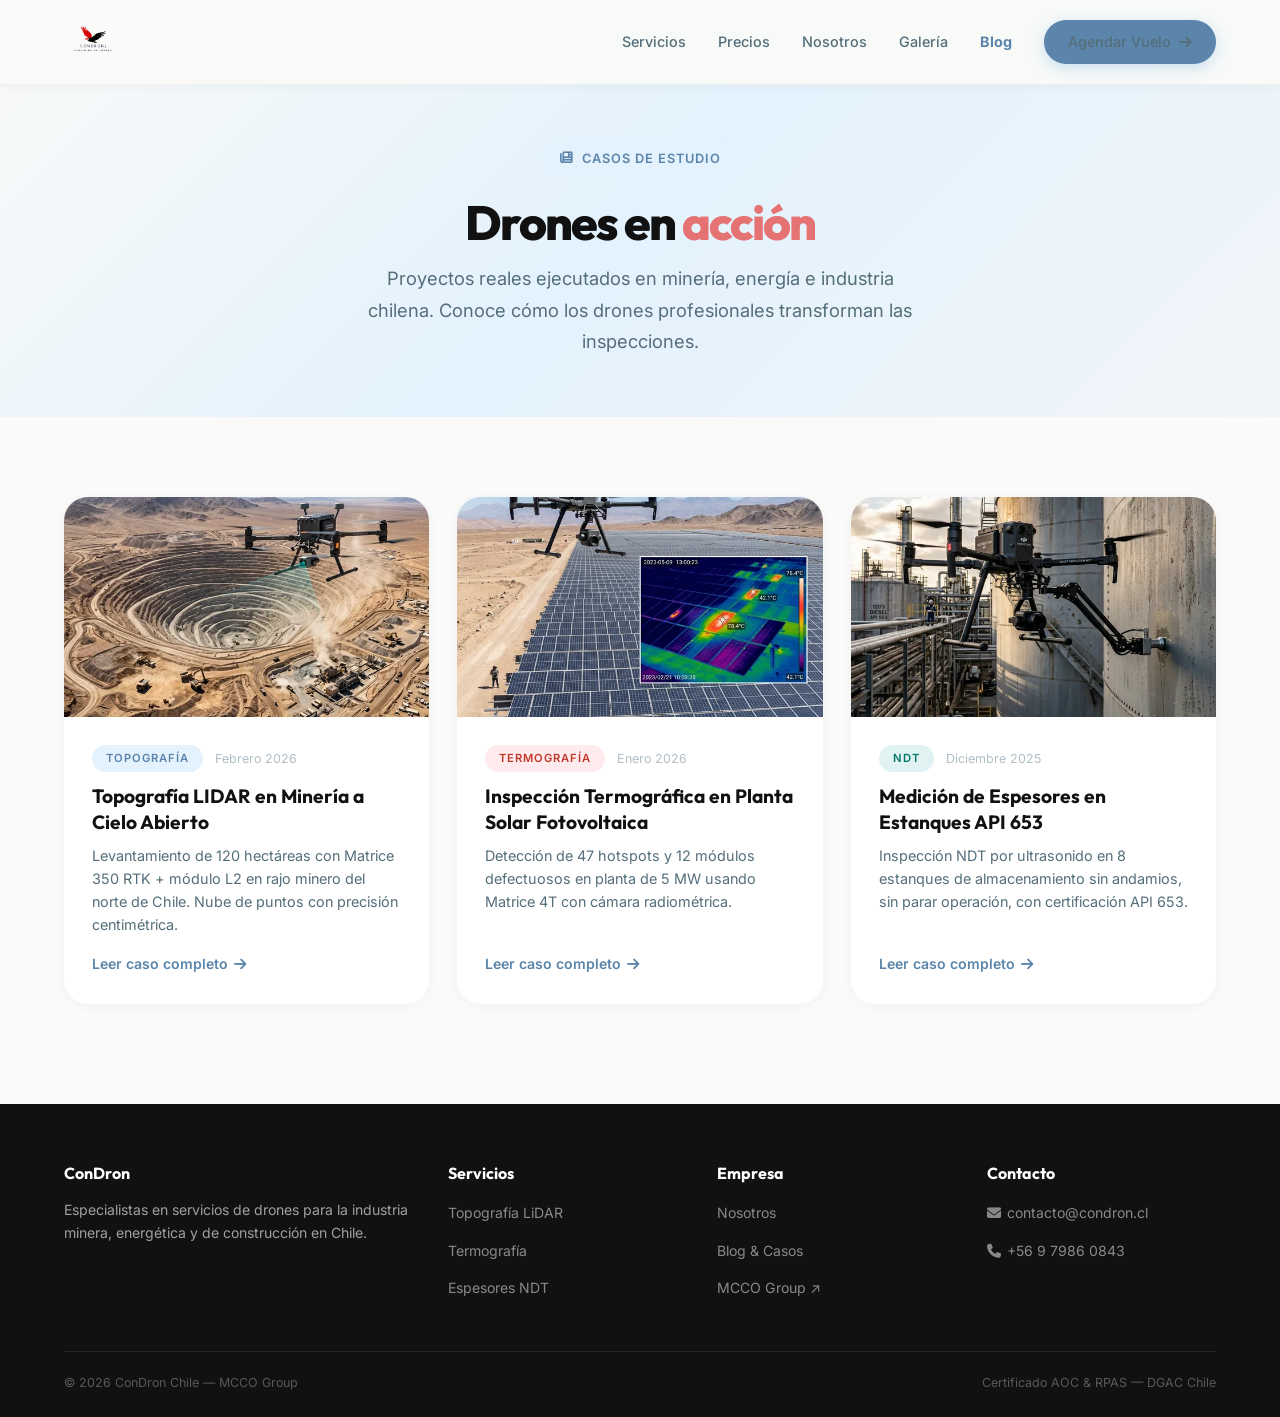
==== blog/index.html @ 0a4b129d "feat(growth): Phase 4 - blog cases, GA4, email routing, updated sitemap" ====
<!DOCTYPE html>
<html lang="es-CL">

<head>
    <meta charset="UTF-8">
    <meta name="viewport" content="width=device-width, initial-scale=1.0">

    <link rel="preconnect" href="https://fonts.googleapis.com" crossorigin>
    <link rel="preconnect" href="https://fonts.gstatic.com" crossorigin>

    <title>Blog & Casos de Estudio | ConDron — Servicios de Drones Chile</title>
    <meta name="description"
        content="Casos de estudio reales de inspección con drones: topografía LIDAR en minería, termografía en paneles solares, medición de espesores NDT en estanques.">
    <meta name="robots" content="index, follow">

    <meta property="og:type" content="website">
    <meta property="og:url" content="https://condron.cl/blog/">
    <meta property="og:title" content="Blog & Casos de Estudio | ConDron">
    <meta property="og:description" content="Descubre cómo los drones transforman la industria chilena.">
    <meta property="og:image" content="https://condron.cl/assets/og-image.webp">

    <link rel="icon" type="image/png" sizes="32x32" href="../logo.png">
    <link rel="canonical" href="https://condron.cl/blog/">

    <link
        href="https://fonts.googleapis.com/css2?family=Inter:wght@300;400;500;600;700;800;900&family=Outfit:wght@300;400;500;600;700;800&display=swap"
        rel="stylesheet">
    <link rel="stylesheet" href="https://cdnjs.cloudflare.com/ajax/libs/font-awesome/6.5.1/css/all.min.css">
    <link rel="stylesheet" href="blog.css">
</head>

<body>

    <!-- ═══ NAVBAR ═══ -->
    <nav class="navbar">
        <div class="container">
            <a href="/" class="nav-brand"><img src="../logo.png" alt="ConDron" class="logo-img"></a>
            <ul class="nav-links" id="navLinks">
                <li><a href="/#servicios">Servicios</a></li>
                <li><a href="/#precios">Precios</a></li>
                <li><a href="/#nosotros">Nosotros</a></li>
                <li><a href="/#galeria">Galería</a></li>
                <li><a href="/blog/" class="active">Blog</a></li>
                <li><a href="/#contacto" class="btn-cta">Agendar Vuelo <i class="fa-solid fa-arrow-right"></i></a></li>
            </ul>
            <button class="menu-toggle" id="menuToggle" aria-label="Menú">
                <span></span><span></span><span></span>
            </button>
        </div>
    </nav>

    <!-- ═══ BLOG HERO ═══ -->
    <section class="blog-hero">
        <div class="container">
            <span class="blog-badge"><i class="fa-solid fa-newspaper"></i> Casos de Estudio</span>
            <h1>Drones en <em>acción</em></h1>
            <p>Proyectos reales ejecutados en minería, energía e industria chilena. Conoce cómo los drones profesionales
                transforman las inspecciones.</p>
        </div>
    </section>

    <!-- ═══ BLOG GRID ═══ -->
    <section class="blog-grid-section">
        <div class="container">
            <div class="blog-grid">

                <!-- Card 1 -->
                <article class="blog-card">
                    <div class="blog-card-img">
                        <img src="../assets/images/topografia-lidar.webp"
                            alt="Topografía LIDAR en minería con dron Matrice 350 RTK" loading="lazy" decoding="async">
                    </div>
                    <div class="blog-card-body">
                        <div class="blog-card-meta">
                            <span class="blog-tag tag-blue">Topografía</span>
                            <span class="blog-date">Febrero 2026</span>
                        </div>
                        <h3>Topografía LIDAR en Minería a Cielo Abierto</h3>
                        <p>Levantamiento de 120 hectáreas con Matrice 350 RTK + módulo L2 en rajo minero del norte de
                            Chile. Nube de puntos con precisión centimétrica.</p>
                        <a href="topografia-lidar-mineria.html" class="blog-card-link">
                            Leer caso completo <i class="fa-solid fa-arrow-right"></i>
                        </a>
                    </div>
                </article>

                <!-- Card 2 -->
                <article class="blog-card">
                    <div class="blog-card-img">
                        <img src="../assets/images/termografia-inspeccion.webp"
                            alt="Inspección termográfica de paneles solares con dron" loading="lazy" decoding="async">
                    </div>
                    <div class="blog-card-body">
                        <div class="blog-card-meta">
                            <span class="blog-tag tag-pink">Termografía</span>
                            <span class="blog-date">Enero 2026</span>
                        </div>
                        <h3>Inspección Termográfica en Planta Solar Fotovoltaica</h3>
                        <p>Detección de 47 hotspots y 12 módulos defectuosos en planta de 5 MW usando Matrice 4T con
                            cámara radiométrica.</p>
                        <a href="inspeccion-termografica-solar.html" class="blog-card-link">
                            Leer caso completo <i class="fa-solid fa-arrow-right"></i>
                        </a>
                    </div>
                </article>

                <!-- Card 3 -->
                <article class="blog-card">
                    <div class="blog-card-img">
                        <img src="../assets/images/espesores-ndt.webp"
                            alt="Medición de espesores NDT en estanques industriales con dron" loading="lazy"
                            decoding="async">
                    </div>
                    <div class="blog-card-body">
                        <div class="blog-card-meta">
                            <span class="blog-tag tag-teal">NDT</span>
                            <span class="blog-date">Diciembre 2025</span>
                        </div>
                        <h3>Medición de Espesores en Estanques API 653</h3>
                        <p>Inspección NDT por ultrasonido en 8 estanques de almacenamiento sin andamios, sin parar
                            operación, con certificación API 653.</p>
                        <a href="medicion-espesores-estanques.html" class="blog-card-link">
                            Leer caso completo <i class="fa-solid fa-arrow-right"></i>
                        </a>
                    </div>
                </article>

            </div>
        </div>
    </section>

    <!-- ═══ FOOTER ═══ -->
    <footer class="footer">
        <div class="container">
            <div class="footer-grid">
                <div class="footer-brand">
                    <h5>ConDron</h5>
                    <p>Especialistas en servicios de drones para la industria minera, energética y de construcción en
                        Chile.</p>
                </div>
                <div>
                    <h5>Servicios</h5>
                    <ul class="footer-links">
                        <li><a href="/#servicios">Topografía LiDAR</a></li>
                        <li><a href="/#servicios">Termografía</a></li>
                        <li><a href="/#servicios">Espesores NDT</a></li>
                    </ul>
                </div>
                <div>
                    <h5>Empresa</h5>
                    <ul class="footer-links">
                        <li><a href="/#nosotros">Nosotros</a></li>
                        <li><a href="/blog/" class="active">Blog & Casos</a></li>
                        <li><a href="https://www.mcco.cl/" target="_blank">MCCO Group ↗</a></li>
                    </ul>
                </div>
                <div>
                    <h5>Contacto</h5>
                    <ul class="footer-links">
                        <li><a href="mailto:contacto@condron.cl"><i class="fa-solid fa-envelope"
                                    style="width:16px;"></i> contacto@condron.cl</a></li>
                        <li><a href="tel:+56979860843"><i class="fa-solid fa-phone" style="width:16px;"></i> +56 9 7986
                                0843</a></li>
                    </ul>
                </div>
            </div>
            <div class="footer-bottom">
                <span>&copy; 2026 ConDron Chile — MCCO Group</span>
                <span>Certificado AOC & RPAS — DGAC Chile</span>
            </div>
        </div>
    </footer>

</body>

</html>
---- blog/blog.css ----
/* ============================
   ConDrone Blog — Styles
   Extends main site design system
   ============================ */

@import url('https://fonts.googleapis.com/css2?family=Inter:wght@300;400;500;600;700;800;900&family=Outfit:wght@300;400;500;600;700;800&display=swap');

:root {
    --chile-blue: #5B85AA;
    --chile-red: #E57373;
    --chile-white: #FFFFFF;
    --bg-main: #FAFAF8;
    --bg-warm: #F2F5F8;
    --bg-card: #FFFFFF;
    --pink: var(--chile-red);
    --pink-light: #FFEBEE;
    --sky: #90CAF9;
    --sky-light: #E3F2FD;
    --cta: var(--chile-blue);
    --cta-hover: #3E6282;
    --cta-light: rgba(91, 133, 170, 0.1);
    --text-dark: #111111;
    --text-mid: #546E7A;
    --text-light: #B0BEC5;
    --white: #FFFFFF;
    --shadow-sm: 0 2px 12px rgba(0, 0, 0, 0.04);
    --shadow-md: 0 8px 30px rgba(0, 0, 0, 0.06);
    --shadow-lg: 0 20px 60px rgba(0, 0, 0, 0.08);
    --radius: 16px;
    --radius-lg: 24px;
    --transition: all 0.35s cubic-bezier(0.4, 0, 0.2, 1);
}

*,
*::before,
*::after {
    box-sizing: border-box;
    margin: 0;
    padding: 0;
}

html {
    scroll-behavior: smooth;
    font-size: 16px;
}

body {
    font-family: 'Inter', -apple-system, sans-serif;
    color: var(--text-dark);
    background: var(--bg-main);
    overflow-x: hidden;
    line-height: 1.7;
}

h1,
h2,
h3,
h4,
h5 {
    font-family: 'Outfit', sans-serif;
    line-height: 1.2;
}

a {
    text-decoration: none;
    color: inherit;
    transition: var(--transition);
}

img {
    max-width: 100%;
    display: block;
}

.container {
    max-width: 1200px;
    margin: 0 auto;
    padding: 0 24px;
}

em {
    color: var(--chile-red);
    font-style: normal;
}

/* ---------- NAVBAR (mirrored from main) ---------- */
.navbar {
    position: fixed;
    top: 0;
    left: 0;
    right: 0;
    z-index: 1000;
    padding: 12px 0;
    background: rgba(250, 250, 248, 0.92);
    backdrop-filter: blur(20px) saturate(180%);
    -webkit-backdrop-filter: blur(20px) saturate(180%);
    border-bottom: 1px solid rgba(0, 0, 0, 0.04);
    box-shadow: var(--shadow-sm);
}

.navbar .container {
    display: flex;
    align-items: center;
    justify-content: space-between;
}

.logo-img {
    height: 60px;
    width: auto;
}

.nav-links {
    display: flex;
    align-items: center;
    gap: 32px;
    list-style: none;
}

.nav-links a {
    font-size: 0.9rem;
    font-weight: 500;
    color: var(--text-mid);
}

.nav-links a:hover {
    color: var(--cta);
}

.nav-links a.active {
    color: var(--cta);
    font-weight: 700;
}

.btn-cta {
    display: inline-flex;
    align-items: center;
    gap: 8px;
    background: var(--cta);
    color: var(--white);
    padding: 10px 24px;
    border-radius: 50px;
    font-weight: 600;
    font-size: 0.9rem;
    border: none;
    cursor: pointer;
    transition: var(--transition);
    box-shadow: 0 4px 15px rgba(91, 155, 213, 0.3);
}

.btn-cta:hover {
    background: var(--cta-hover);
    transform: translateY(-2px);
    box-shadow: 0 8px 25px rgba(91, 155, 213, 0.4);
    color: var(--white);
}

.menu-toggle {
    display: none;
    background: none;
    border: none;
    cursor: pointer;
    padding: 8px;
}

.menu-toggle span {
    display: block;
    width: 24px;
    height: 2px;
    background: var(--text-dark);
    margin: 6px 0;
    transition: var(--transition);
}

/* ---------- BLOG HERO ---------- */
.blog-hero {
    padding: 140px 0 60px;
    background: linear-gradient(135deg, var(--bg-main) 0%, var(--sky-light) 50%, var(--bg-warm) 100%);
    text-align: center;
}

.blog-hero h1 {
    font-size: 3rem;
    font-weight: 800;
    letter-spacing: -2px;
    margin-bottom: 12px;
}

.blog-hero p {
    font-size: 1.15rem;
    color: var(--text-mid);
    max-width: 560px;
    margin: 0 auto;
}

.blog-hero .blog-badge {
    display: inline-flex;
    align-items: center;
    gap: 8px;
    background: var(--sky-light);
    color: var(--chile-blue);
    padding: 8px 20px;
    border-radius: 50px;
    font-size: 0.8rem;
    font-weight: 600;
    text-transform: uppercase;
    letter-spacing: 1px;
    margin-bottom: 16px;
}

/* ---------- BLOG GRID ---------- */
.blog-grid-section {
    padding: 80px 0 100px;
}

.blog-grid {
    display: grid;
    grid-template-columns: repeat(3, 1fr);
    gap: 28px;
}

.blog-card {
    background: var(--white);
    border-radius: var(--radius-lg);
    overflow: hidden;
    box-shadow: var(--shadow-sm);
    transition: var(--transition);
    display: flex;
    flex-direction: column;
}

.blog-card:hover {
    transform: translateY(-8px);
    box-shadow: var(--shadow-lg);
}

.blog-card-img {
    height: 220px;
    overflow: hidden;
}

.blog-card-img img {
    width: 100%;
    height: 100%;
    object-fit: cover;
    transition: transform 0.5s;
}

.blog-card:hover .blog-card-img img {
    transform: scale(1.08);
}

.blog-card-body {
    padding: 28px;
    flex: 1;
    display: flex;
    flex-direction: column;
}

.blog-card-meta {
    display: flex;
    align-items: center;
    gap: 12px;
    margin-bottom: 12px;
}

.blog-tag {
    display: inline-block;
    padding: 4px 14px;
    border-radius: 50px;
    font-size: 0.7rem;
    font-weight: 600;
    text-transform: uppercase;
    letter-spacing: 1px;
}

.tag-blue {
    background: var(--sky-light);
    color: var(--chile-blue);
}

.tag-pink {
    background: var(--pink-light);
    color: #C0392B;
}

.tag-teal {
    background: #E0F2F1;
    color: #00796B;
}

.blog-date {
    font-size: 0.78rem;
    color: var(--text-light);
}

.blog-card h3 {
    font-size: 1.2rem;
    font-weight: 700;
    margin-bottom: 8px;
    line-height: 1.35;
}

.blog-card p {
    font-size: 0.9rem;
    color: var(--text-mid);
    line-height: 1.6;
    flex: 1;
}

.blog-card-link {
    display: inline-flex;
    align-items: center;
    gap: 6px;
    color: var(--cta);
    font-weight: 600;
    font-size: 0.88rem;
    margin-top: 16px;
    transition: var(--transition);
}

.blog-card-link:hover {
    gap: 10px;
    color: var(--cta-hover);
}

/* ---------- ARTICLE PAGE ---------- */
.article-hero {
    padding: 140px 0 0;
    background: linear-gradient(135deg, var(--bg-main) 0%, var(--sky-light) 50%, var(--bg-warm) 100%);
}

.article-hero .container {
    max-width: 800px;
}

.article-hero .back-link {
    display: inline-flex;
    align-items: center;
    gap: 6px;
    color: var(--text-mid);
    font-size: 0.88rem;
    font-weight: 500;
    margin-bottom: 20px;
    transition: var(--transition);
}

.article-hero .back-link:hover {
    color: var(--cta);
    gap: 9px;
}

.article-hero h1 {
    font-size: 2.6rem;
    font-weight: 800;
    letter-spacing: -1.5px;
    margin-bottom: 16px;
    max-width: 700px;
}

.article-hero .article-meta {
    display: flex;
    align-items: center;
    gap: 16px;
    margin-bottom: 32px;
    flex-wrap: wrap;
}

.article-hero .article-meta span {
    font-size: 0.85rem;
    color: var(--text-mid);
    display: flex;
    align-items: center;
    gap: 6px;
}

.article-hero .article-meta i {
    color: var(--cta);
    font-size: 0.85rem;
}

.article-cover {
    width: 100%;
    height: 420px;
    object-fit: cover;
    border-radius: var(--radius-lg) var(--radius-lg) 0 0;
    box-shadow: var(--shadow-lg);
}

/* ---------- ARTICLE CONTENT ---------- */
.article-content {
    max-width: 800px;
    margin: 0 auto;
    padding: 48px 24px 100px;
    font-size: 1.05rem;
    line-height: 1.85;
    color: var(--text-dark);
}

.article-content h2 {
    font-size: 1.8rem;
    font-weight: 700;
    letter-spacing: -0.5px;
    margin-top: 48px;
    margin-bottom: 16px;
    color: var(--text-dark);
}

.article-content h3 {
    font-size: 1.3rem;
    font-weight: 600;
    margin-top: 32px;
    margin-bottom: 12px;
}

.article-content p {
    margin-bottom: 20px;
    color: #333;
}

.article-content ul,
.article-content ol {
    margin-bottom: 20px;
    padding-left: 24px;
}

.article-content li {
    margin-bottom: 8px;
    color: #333;
}

.article-content strong {
    color: var(--text-dark);
}

.article-content blockquote {
    border-left: 4px solid var(--cta);
    background: var(--cta-light);
    padding: 20px 24px;
    margin: 28px 0;
    border-radius: 0 var(--radius) var(--radius) 0;
    font-style: italic;
    color: var(--text-mid);
}

.article-content .highlight-box {
    background: linear-gradient(135deg, var(--sky-light), var(--bg-warm));
    border: 1px solid rgba(91, 133, 170, 0.2);
    border-radius: var(--radius);
    padding: 24px 28px;
    margin: 28px 0;
}

.article-content .highlight-box h4 {
    font-size: 1rem;
    font-weight: 700;
    color: var(--cta);
    margin-bottom: 10px;
    display: flex;
    align-items: center;
    gap: 8px;
}

.article-content .specs-grid {
    display: grid;
    grid-template-columns: repeat(2, 1fr);
    gap: 16px;
    margin: 24px 0;
}

.article-content .spec-item {
    background: var(--white);
    border: 1px solid rgba(0, 0, 0, 0.06);
    border-radius: 12px;
    padding: 16px 20px;
    text-align: center;
}

.article-content .spec-item .spec-value {
    font-family: 'Outfit', sans-serif;
    font-size: 1.6rem;
    font-weight: 800;
    color: var(--cta);
    display: block;
}

.article-content .spec-item .spec-label {
    font-size: 0.78rem;
    color: var(--text-light);
    text-transform: uppercase;
    letter-spacing: 1px;
}

/* ---------- CTA BANNER ---------- */
.article-cta {
    background: linear-gradient(135deg, #1A2A3A 0%, #2C3E50 100%);
    border-radius: var(--radius-lg);
    padding: 40px;
    text-align: center;
    margin: 48px 0;
}

.article-cta h3 {
    color: var(--white);
    font-size: 1.5rem;
    margin-bottom: 8px;
}

.article-cta p {
    color: rgba(255, 255, 255, 0.6);
    margin-bottom: 20px;
    font-size: 0.95rem;
}

.article-cta .btn-cta {
    font-size: 1rem;
    padding: 14px 32px;
}

/* ---------- FOOTER (mirrored) ---------- */
.footer {
    background: var(--text-dark);
    padding: 60px 0 24px;
    color: rgba(255, 255, 255, 0.6);
}

.footer-grid {
    display: grid;
    grid-template-columns: 1.5fr 1fr 1fr 1fr;
    gap: 40px;
    margin-bottom: 40px;
}

.footer h5 {
    color: var(--white);
    font-size: 1rem;
    margin-bottom: 16px;
}

.footer-brand p {
    font-size: 0.88rem;
    line-height: 1.6;
}

.footer-links {
    list-style: none;
}

.footer-links li {
    margin-bottom: 10px;
}

.footer-links a {
    font-size: 0.88rem;
    color: rgba(255, 255, 255, 0.5);
}

.footer-links a:hover {
    color: var(--white);
}

.footer-bottom {
    border-top: 1px solid rgba(255, 255, 255, 0.08);
    padding-top: 20px;
    display: flex;
    justify-content: space-between;
    font-size: 0.78rem;
    color: rgba(255, 255, 255, 0.3);
}

/* ---------- RESPONSIVE ---------- */
@media (max-width: 768px) {
    .nav-links {
        display: none;
    }

    .menu-toggle {
        display: block;
    }

    .blog-hero h1 {
        font-size: 2rem;
    }

    .blog-grid {
        grid-template-columns: 1fr;
    }

    .article-hero h1 {
        font-size: 1.8rem;
    }

    .article-cover {
        height: 260px;
    }

    .article-content {
        padding: 32px 16px 60px;
    }

    .article-content .specs-grid {
        grid-template-columns: 1fr;
    }

    .footer-grid {
        grid-template-columns: 1fr;
        gap: 24px;
    }

    .footer-bottom {
        flex-direction: column;
        gap: 8px;
        text-align: center;
    }
}

@media (max-width: 480px) {
    .blog-hero {
        padding: 120px 0 40px;
    }

    .blog-card-img {
        height: 180px;
    }

    .article-cta {
        padding: 28px 20px;
    }
}
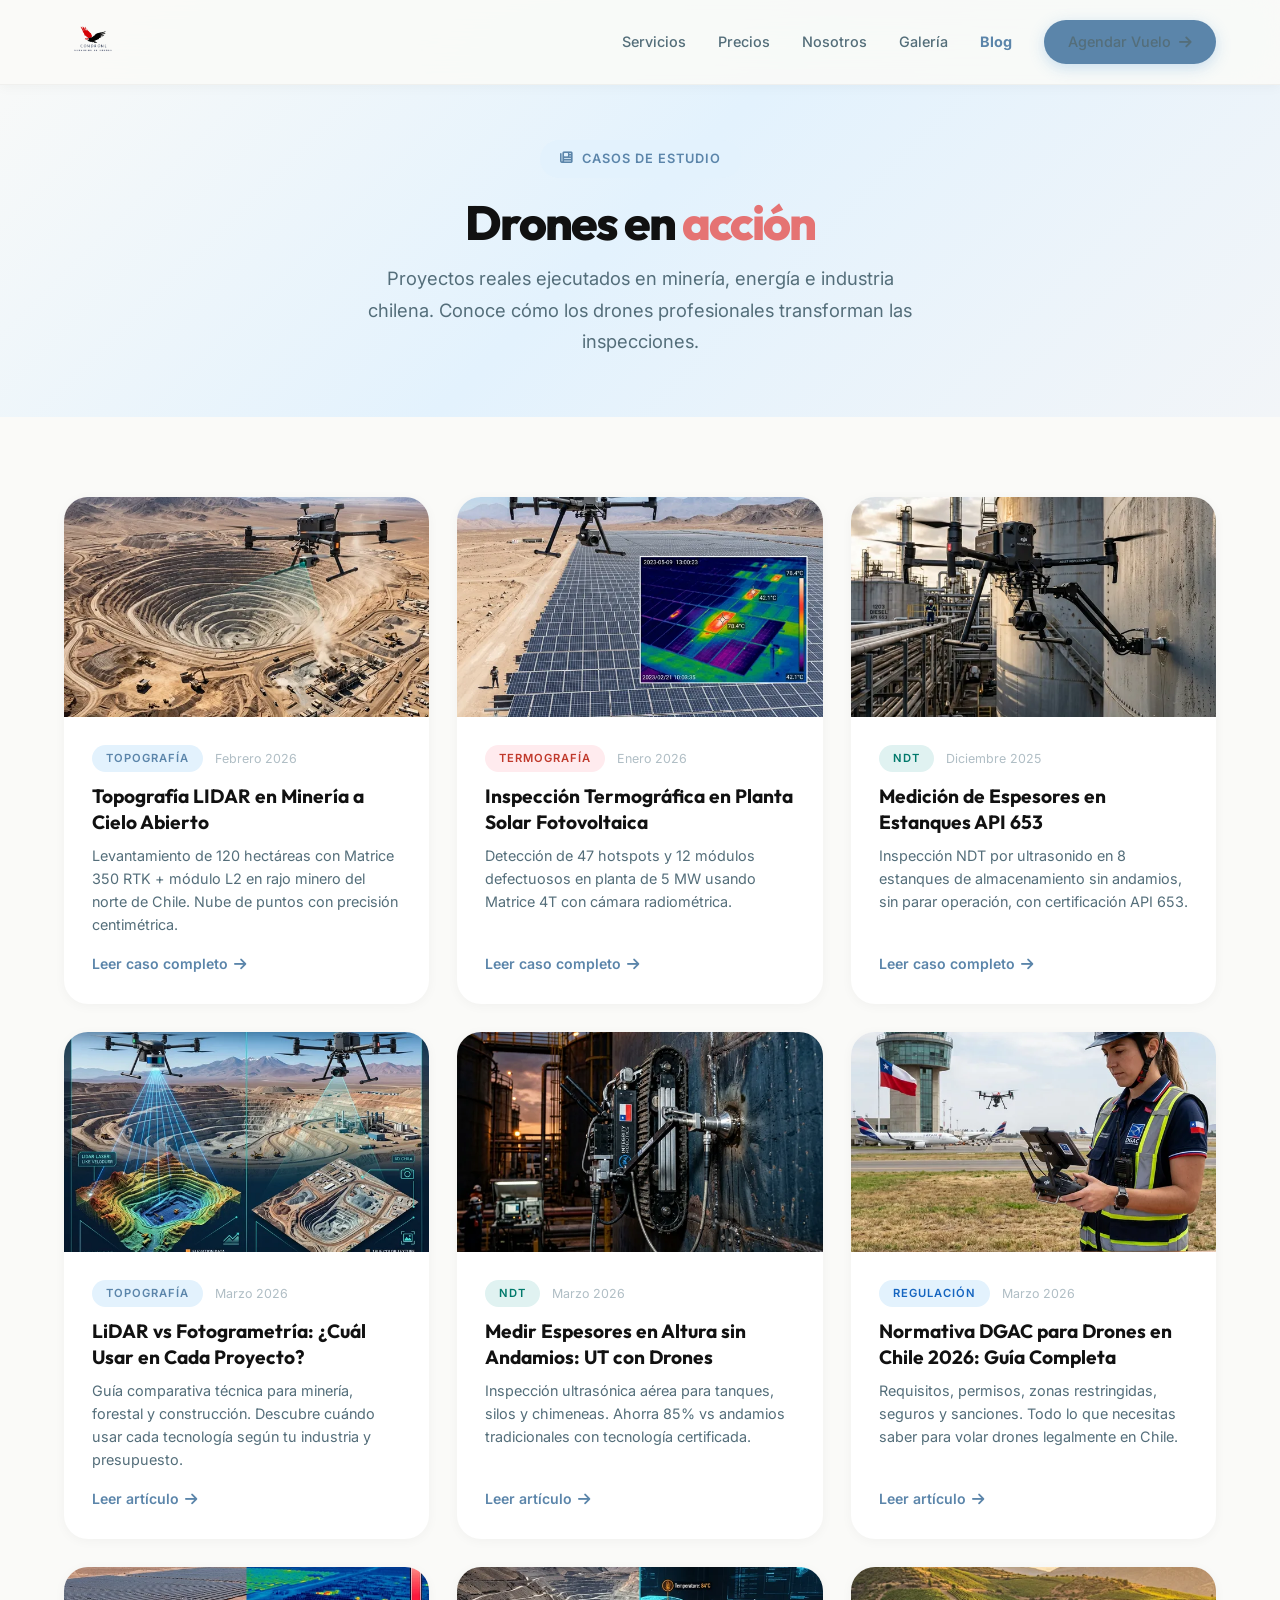
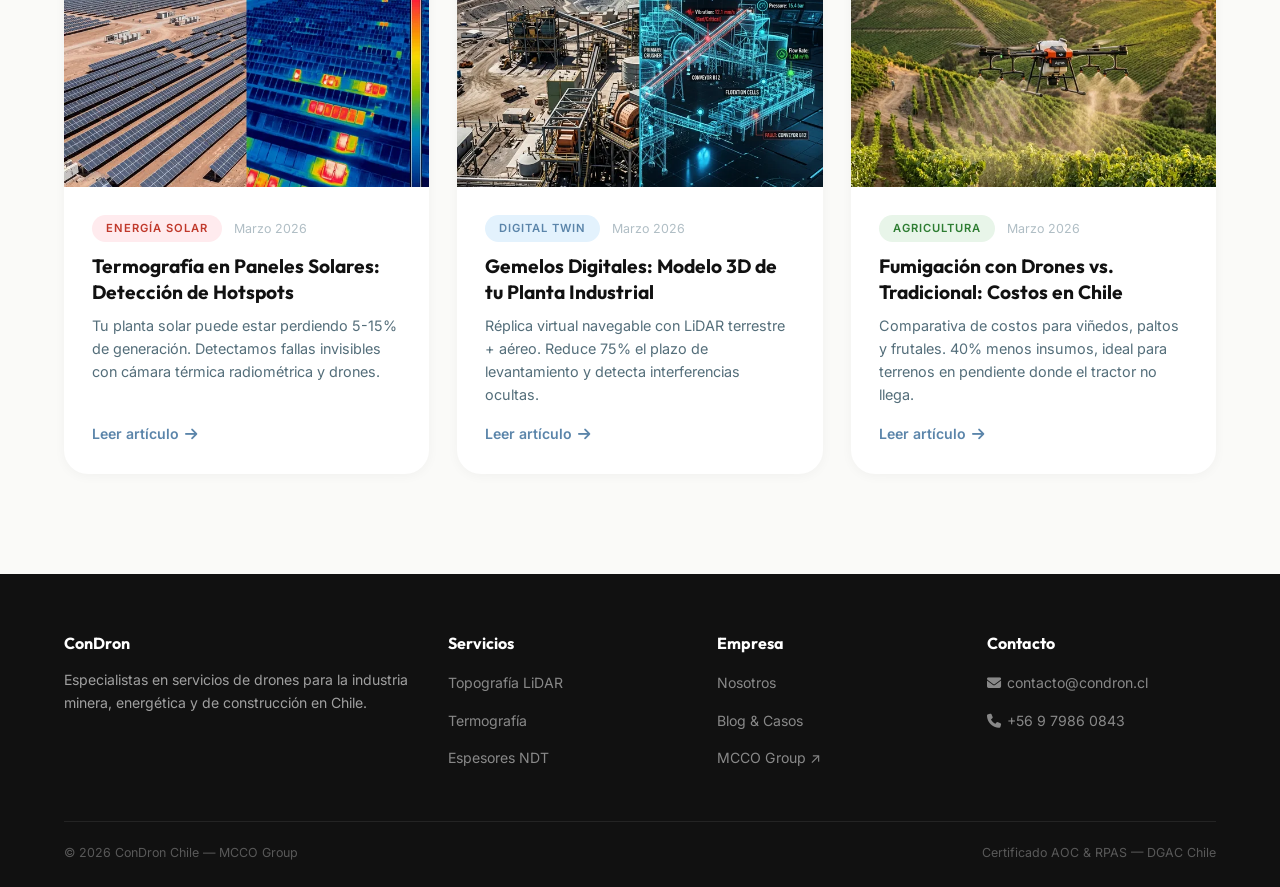
==== commit 2105e91d: "feat(blog): add 6 SEO articles with hero images, update sitemap and llms.txt" ====
--- a/blog/index.html
+++ b/blog/index.html
@@ -125,6 +125,128 @@
                     </div>
                 </article>
 
+                <!-- Card 4 — LiDAR vs Fotogrametría -->
+                <article class="blog-card">
+                    <div class="blog-card-img">
+                        <img src="../assets/images/blog-lidar-vs-fotogrametria.webp"
+                            alt="Comparativa LiDAR vs Fotogrametría con drones" loading="lazy" decoding="async">
+                    </div>
+                    <div class="blog-card-body">
+                        <div class="blog-card-meta">
+                            <span class="blog-tag tag-blue">Topografía</span>
+                            <span class="blog-date">Marzo 2026</span>
+                        </div>
+                        <h3>LiDAR vs Fotogrametría: ¿Cuál Usar en Cada Proyecto?</h3>
+                        <p>Guía comparativa técnica para minería, forestal y construcción. Descubre cuándo usar cada
+                            tecnología según tu industria y presupuesto.</p>
+                        <a href="lidar-vs-fotogrametria.html" class="blog-card-link">
+                            Leer artículo <i class="fa-solid fa-arrow-right"></i>
+                        </a>
+                    </div>
+                </article>
+
+                <!-- Card 5 — Espesores UT con Drones -->
+                <article class="blog-card">
+                    <div class="blog-card-img">
+                        <img src="../assets/images/blog-espesores-ut.webp"
+                            alt="Dron midiendo espesores con ultrasonido en tanque industrial" loading="lazy"
+                            decoding="async">
+                    </div>
+                    <div class="blog-card-body">
+                        <div class="blog-card-meta">
+                            <span class="blog-tag tag-teal">NDT</span>
+                            <span class="blog-date">Marzo 2026</span>
+                        </div>
+                        <h3>Medir Espesores en Altura sin Andamios: UT con Drones</h3>
+                        <p>Inspección ultrasónica aérea para tanques, silos y chimeneas. Ahorra 85% vs andamios
+                            tradicionales con tecnología certificada.</p>
+                        <a href="medicion-espesores-drones-ut.html" class="blog-card-link">
+                            Leer artículo <i class="fa-solid fa-arrow-right"></i>
+                        </a>
+                    </div>
+                </article>
+
+                <!-- Card 6 — Normativa DGAC -->
+                <article class="blog-card">
+                    <div class="blog-card-img">
+                        <img src="../assets/images/blog-normativa-dgac.webp"
+                            alt="Piloto certificado DGAC operando dron en Chile" loading="lazy" decoding="async">
+                    </div>
+                    <div class="blog-card-body">
+                        <div class="blog-card-meta">
+                            <span class="blog-tag tag-sky">Regulación</span>
+                            <span class="blog-date">Marzo 2026</span>
+                        </div>
+                        <h3>Normativa DGAC para Drones en Chile 2026: Guía Completa</h3>
+                        <p>Requisitos, permisos, zonas restringidas, seguros y sanciones. Todo lo que necesitas saber
+                            para volar drones legalmente en Chile.</p>
+                        <a href="normativa-dgac-drones-chile.html" class="blog-card-link">
+                            Leer artículo <i class="fa-solid fa-arrow-right"></i>
+                        </a>
+                    </div>
+                </article>
+
+                <!-- Card 7 — Termografía Solar -->
+                <article class="blog-card">
+                    <div class="blog-card-img">
+                        <img src="../assets/images/blog-termografia-solar.webp"
+                            alt="Imagen termográfica de planta solar con hotspots detectados" loading="lazy"
+                            decoding="async">
+                    </div>
+                    <div class="blog-card-body">
+                        <div class="blog-card-meta">
+                            <span class="blog-tag tag-pink">Energía Solar</span>
+                            <span class="blog-date">Marzo 2026</span>
+                        </div>
+                        <h3>Termografía en Paneles Solares: Detección de Hotspots</h3>
+                        <p>Tu planta solar puede estar perdiendo 5-15% de generación. Detectamos fallas invisibles con
+                            cámara térmica radiométrica y drones.</p>
+                        <a href="termografia-paneles-solares.html" class="blog-card-link">
+                            Leer artículo <i class="fa-solid fa-arrow-right"></i>
+                        </a>
+                    </div>
+                </article>
+
+                <!-- Card 8 — Gemelos Digitales -->
+                <article class="blog-card">
+                    <div class="blog-card-img">
+                        <img src="../assets/images/blog-gemelos-digitales.webp"
+                            alt="Modelo 3D de gemelo digital de planta industrial" loading="lazy" decoding="async">
+                    </div>
+                    <div class="blog-card-body">
+                        <div class="blog-card-meta">
+                            <span class="blog-tag tag-blue">Digital Twin</span>
+                            <span class="blog-date">Marzo 2026</span>
+                        </div>
+                        <h3>Gemelos Digitales: Modelo 3D de tu Planta Industrial</h3>
+                        <p>Réplica virtual navegable con LiDAR terrestre + aéreo. Reduce 75% el plazo de levantamiento
+                            y detecta interferencias ocultas.</p>
+                        <a href="gemelos-digitales-industriales.html" class="blog-card-link">
+                            Leer artículo <i class="fa-solid fa-arrow-right"></i>
+                        </a>
+                    </div>
+                </article>
+
+                <!-- Card 9 — Fumigación con Drones -->
+                <article class="blog-card">
+                    <div class="blog-card-img">
+                        <img src="../assets/images/blog-fumigacion-drones.webp"
+                            alt="Dron agrícola fumigando viñedo en ladera chilena" loading="lazy" decoding="async">
+                    </div>
+                    <div class="blog-card-body">
+                        <div class="blog-card-meta">
+                            <span class="blog-tag tag-green">Agricultura</span>
+                            <span class="blog-date">Marzo 2026</span>
+                        </div>
+                        <h3>Fumigación con Drones vs. Tradicional: Costos en Chile</h3>
+                        <p>Comparativa de costos para viñedos, paltos y frutales. 40% menos insumos, ideal para
+                            terrenos en pendiente donde el tractor no llega.</p>
+                        <a href="fumigacion-drones-vs-tradicional.html" class="blog-card-link">
+                            Leer artículo <i class="fa-solid fa-arrow-right"></i>
+                        </a>
+                    </div>
+                </article>
+
             </div>
         </div>
     </section>
--- a/blog/blog.css
+++ b/blog/blog.css
@@ -288,6 +288,16 @@
     color: #00796B;
 }
 
+.tag-sky {
+    background: #E3F2FD;
+    color: #1565C0;
+}
+
+.tag-green {
+    background: #E8F5E9;
+    color: #2E7D32;
+}
+
 .blog-date {
     font-size: 0.78rem;
     color: var(--text-light);
